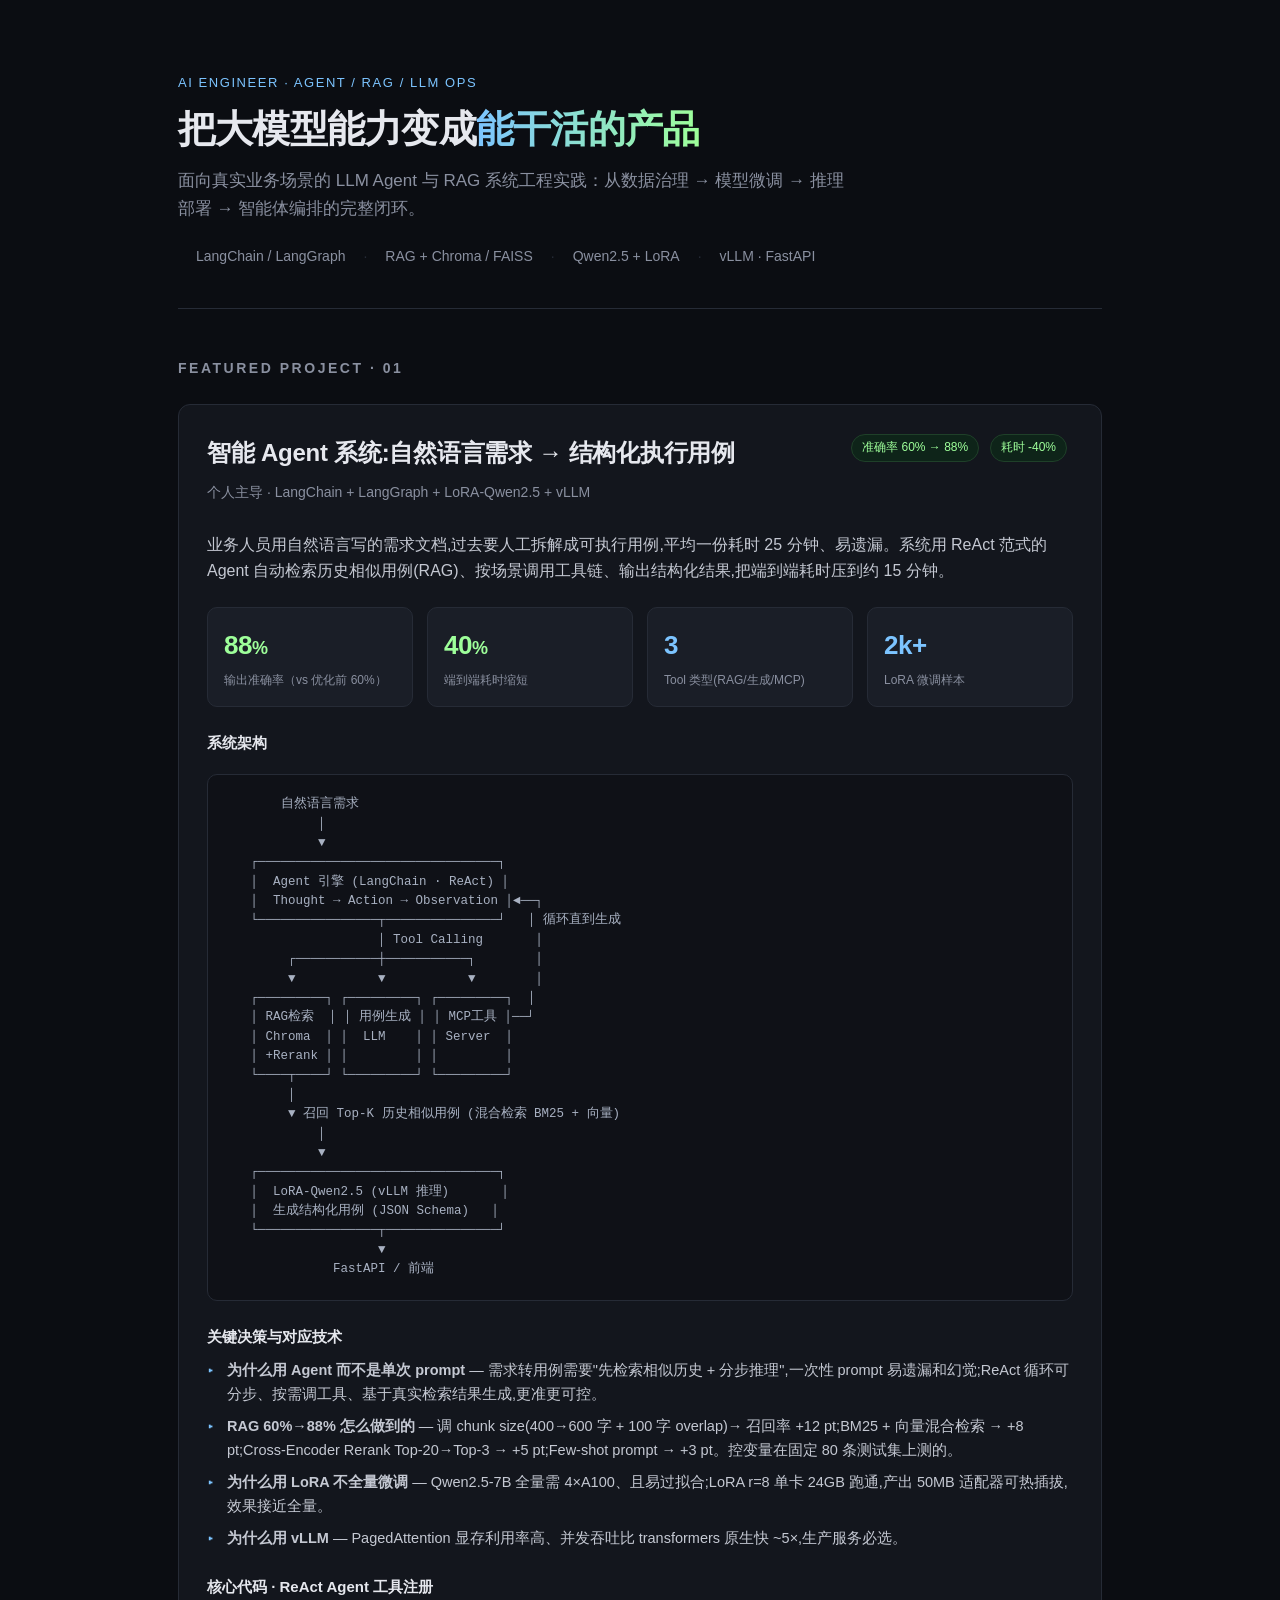
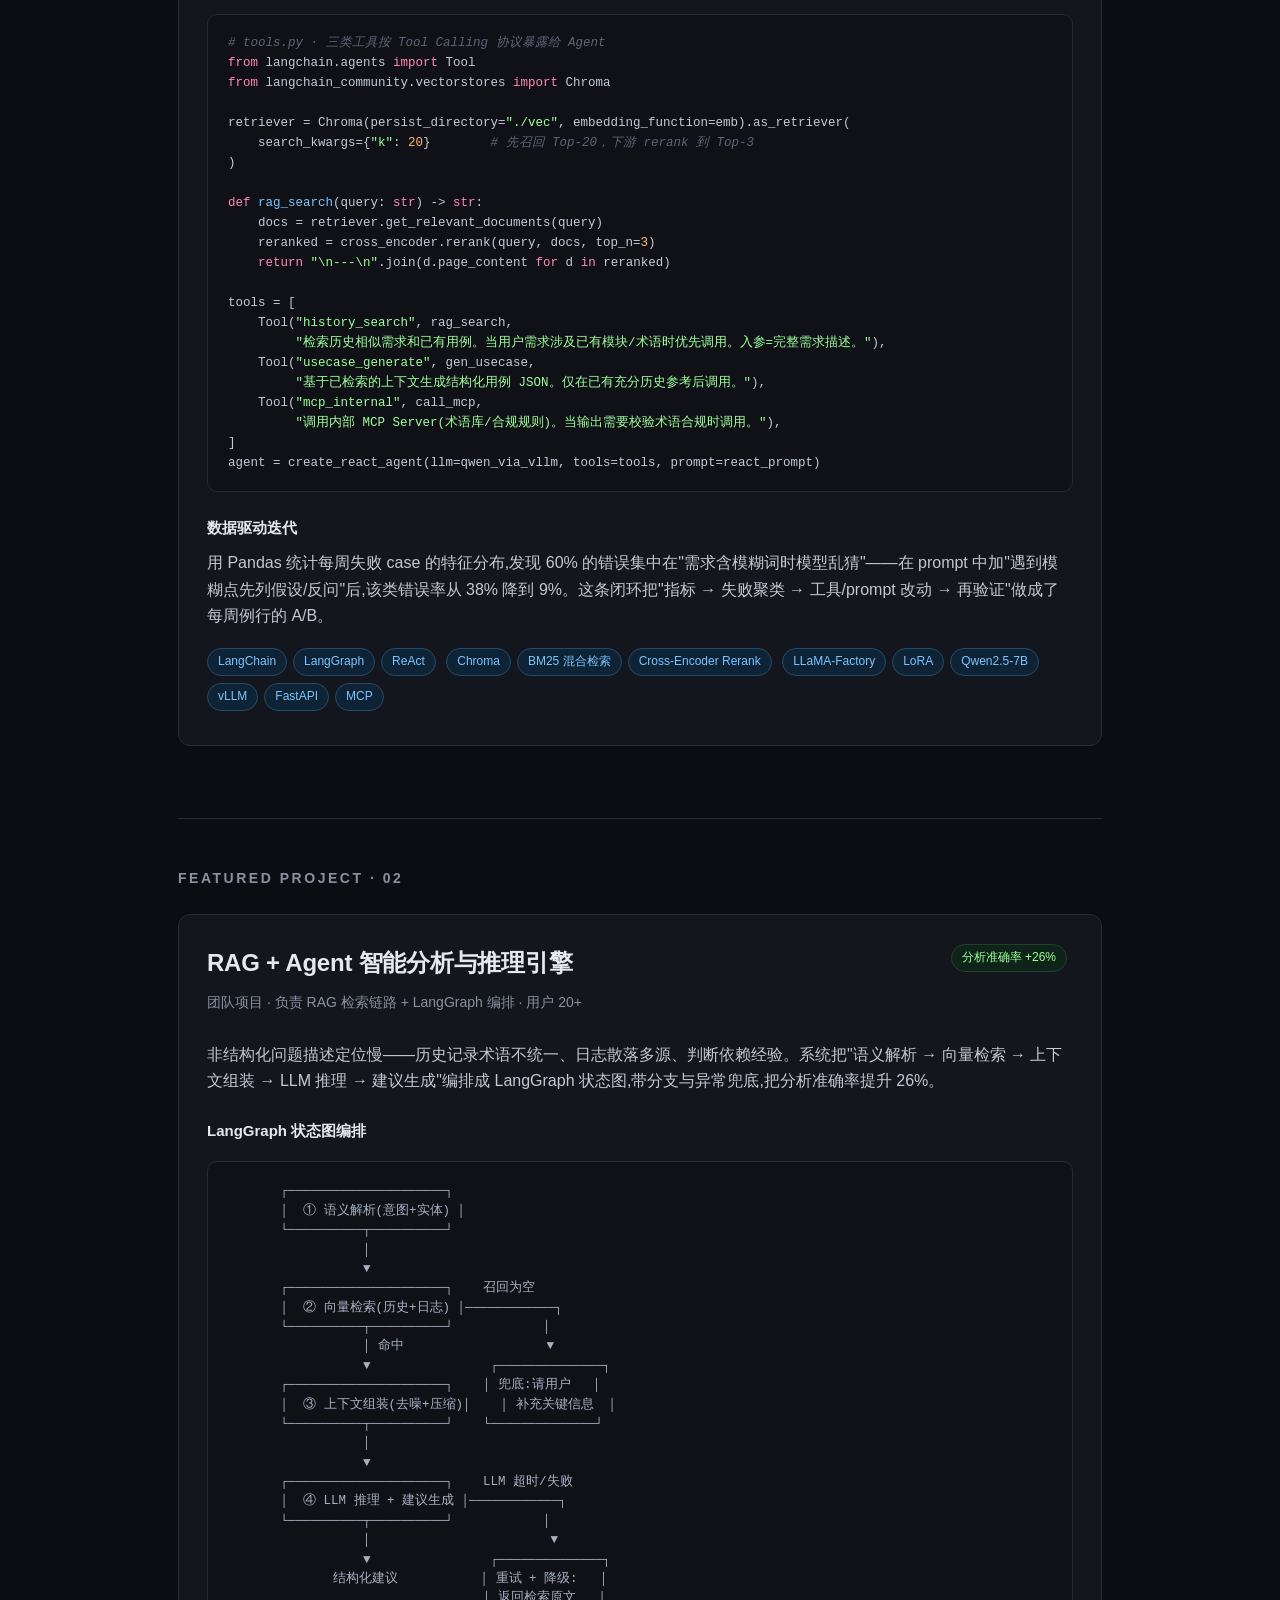
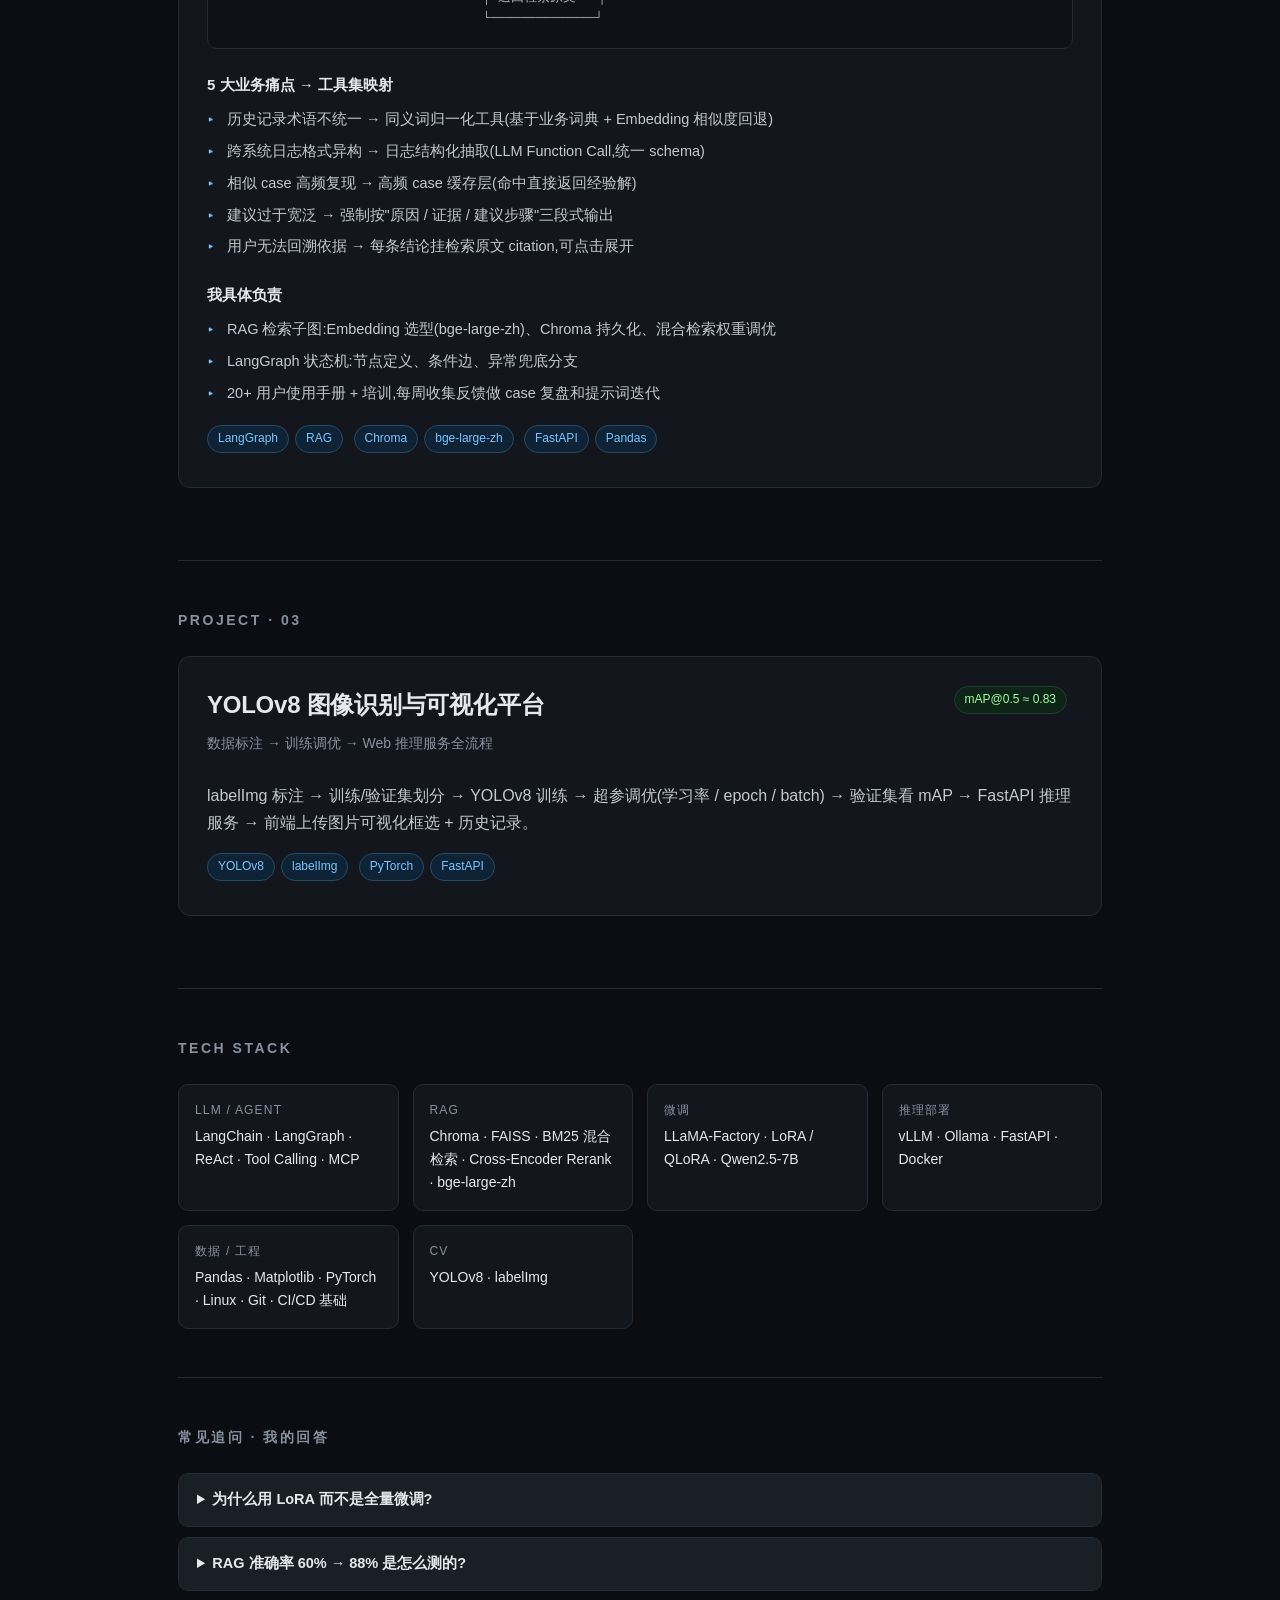
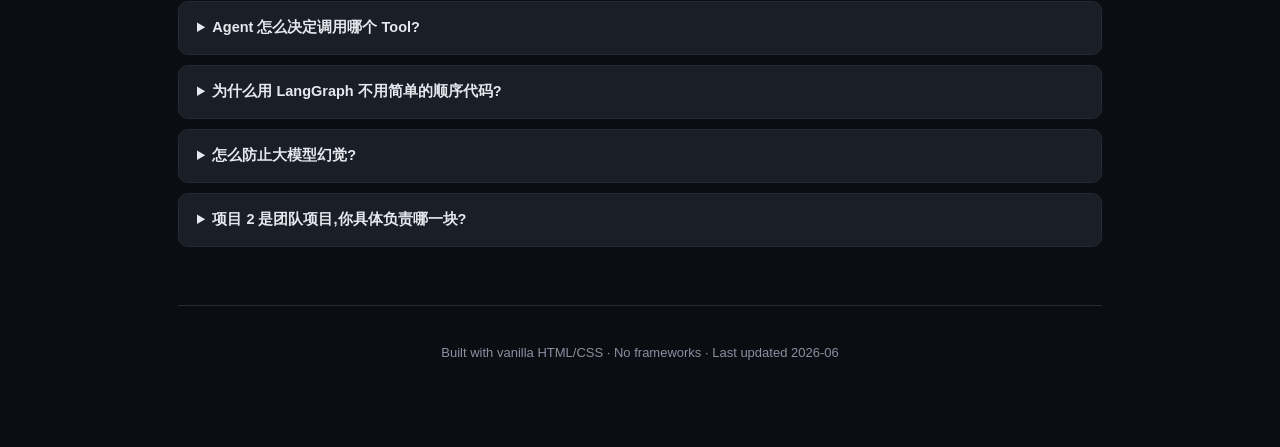
==== index.html @ f9d680c1 "Initial portfolio: Agent + RAG + LoRA showcase" ====
<!DOCTYPE html>
<html lang="zh-CN">
<head>
<meta charset="UTF-8">
<meta name="viewport" content="width=device-width, initial-scale=1.0">
<title>AI Agent 工程作品集 — LangChain · RAG · LoRA</title>
<style>
:root{
  --bg:#0b0d12; --panel:#13161d; --panel2:#1a1e27; --line:#262b36;
  --text:#e6e8ee; --mute:#8a90a0; --accent:#7cc4ff; --accent2:#9eff9a;
  --warn:#ffb86b; --code:#0f1117;
}
*{box-sizing:border-box;margin:0;padding:0}
html,body{background:var(--bg);color:var(--text);font-family:-apple-system,BlinkMacSystemFont,"SF Pro Text","PingFang SC","Helvetica Neue",sans-serif;line-height:1.65;-webkit-font-smoothing:antialiased}
a{color:var(--accent);text-decoration:none}
a:hover{text-decoration:underline}
.wrap{max-width:980px;margin:0 auto;padding:48px 28px}

/* Hero */
header{padding:24px 0 40px;border-bottom:1px solid var(--line)}
.eyebrow{color:var(--accent);font-size:13px;letter-spacing:.12em;text-transform:uppercase;margin-bottom:14px}
h1{font-size:38px;font-weight:700;letter-spacing:-.02em;line-height:1.2}
h1 .grad{background:linear-gradient(90deg,#7cc4ff,#9eff9a);-webkit-background-clip:text;background-clip:text;color:transparent}
.tag{color:var(--mute);font-size:17px;margin-top:14px;max-width:680px}
.meta{display:flex;flex-wrap:wrap;gap:18px;margin-top:22px;font-size:14px;color:var(--mute)}
.meta span::before{content:"·";margin-right:18px;color:var(--line)}
.meta span:first-child::before{content:""}

/* Sections */
section{padding:48px 0;border-bottom:1px solid var(--line)}
h2{font-size:14px;letter-spacing:.18em;text-transform:uppercase;color:var(--mute);margin-bottom:24px;font-weight:600}
h3{font-size:24px;font-weight:600;margin-bottom:8px;letter-spacing:-.01em}
h4{font-size:15px;font-weight:600;margin:24px 0 10px;color:var(--text)}
p{color:#c4c8d2;margin-bottom:12px}
.muted{color:var(--mute);font-size:14px}

/* Project card */
.card{background:var(--panel);border:1px solid var(--line);border-radius:12px;padding:28px;margin-bottom:24px}
.card .top{display:flex;justify-content:space-between;align-items:flex-start;flex-wrap:wrap;gap:12px;margin-bottom:8px}
.pill{display:inline-block;padding:3px 10px;border-radius:999px;font-size:12px;border:1px solid var(--line);color:var(--mute);margin-right:6px;margin-bottom:6px}
.pill.hot{color:var(--accent);border-color:#264a66;background:#0e2436}
.pill.win{color:var(--accent2);border-color:#1f4029;background:#0e2419}

/* Metrics */
.metrics{display:grid;grid-template-columns:repeat(auto-fit,minmax(160px,1fr));gap:14px;margin:22px 0}
.metric{background:var(--panel2);border:1px solid var(--line);border-radius:10px;padding:16px}
.metric .num{font-size:26px;font-weight:700;color:var(--accent2);letter-spacing:-.02em}
.metric .num.alt{color:var(--accent)}
.metric .lbl{font-size:12px;color:var(--mute);margin-top:4px}

/* Architecture diagram */
.diagram{background:var(--code);border:1px solid var(--line);border-radius:10px;padding:20px;margin:18px 0;overflow-x:auto}
.diagram pre{font-family:"SF Mono","Menlo",Consolas,monospace;font-size:12.5px;line-height:1.55;color:#a8b1c2;white-space:pre}

/* Code block */
pre.code{background:var(--code);border:1px solid var(--line);border-radius:10px;padding:18px 20px;overflow-x:auto;margin:14px 0;font-family:"SF Mono","Menlo",Consolas,monospace;font-size:12.5px;line-height:1.6;color:#c4cad6}
.code .kw{color:#ff8baf}
.code .str{color:#9eff9a}
.code .com{color:#5d6577;font-style:italic}
.code .fn{color:#7cc4ff}
.code .num2{color:#ffb86b}

/* Stack */
.stack{display:grid;grid-template-columns:repeat(auto-fit,minmax(220px,1fr));gap:14px}
.stack .item{background:var(--panel);border:1px solid var(--line);border-radius:10px;padding:16px}
.stack .item .k{font-size:12px;color:var(--mute);letter-spacing:.1em;text-transform:uppercase;margin-bottom:4px}
.stack .item .v{font-size:14px;color:var(--text)}

/* Bullet list with custom marker */
ul.lst{list-style:none;margin:8px 0 4px}
ul.lst li{padding-left:20px;position:relative;margin-bottom:8px;color:#c4c8d2;font-size:14.5px}
ul.lst li::before{content:"▸";position:absolute;left:0;color:var(--accent)}

/* Q&A */
details{background:var(--panel2);border:1px solid var(--line);border-radius:10px;padding:14px 18px;margin-bottom:10px}
details summary{cursor:pointer;font-weight:600;font-size:14.5px;color:var(--text);outline:none}
details[open] summary{margin-bottom:10px;color:var(--accent)}
details p{font-size:14px;color:#c4c8d2}

/* Footer */
footer{padding:36px 0;color:var(--mute);font-size:13px;text-align:center}

@media (max-width:640px){
  h1{font-size:30px}
  .wrap{padding:32px 18px}
  section{padding:36px 0}
}
</style>
</head>
<body>
<div class="wrap">

<header>
  <div class="eyebrow">AI Engineer · Agent / RAG / LLM Ops</div>
  <h1>把大模型能力变成<span class="grad">能干活的产品</span></h1>
  <p class="tag">面向真实业务场景的 LLM Agent 与 RAG 系统工程实践：从数据治理 → 模型微调 → 推理部署 → 智能体编排的完整闭环。</p>
  <div class="meta">
    <span>LangChain / LangGraph</span>
    <span>RAG + Chroma / FAISS</span>
    <span>Qwen2.5 + LoRA</span>
    <span>vLLM · FastAPI</span>
  </div>
</header>

<!-- ============== PROJECT 1 ============== -->
<section id="p1">
  <h2>Featured Project · 01</h2>
  <div class="card">
    <div class="top">
      <div>
        <h3>智能 Agent 系统:自然语言需求 → 结构化执行用例</h3>
        <p class="muted">个人主导 · LangChain + LangGraph + LoRA-Qwen2.5 + vLLM</p>
      </div>
      <div>
        <span class="pill win">准确率 60% → 88%</span>
        <span class="pill win">耗时 -40%</span>
      </div>
    </div>

    <p style="margin-top:16px">业务人员用自然语言写的需求文档,过去要人工拆解成可执行用例,平均一份耗时 25 分钟、易遗漏。系统用 ReAct 范式的 Agent 自动检索历史相似用例(RAG)、按场景调用工具链、输出结构化结果,把端到端耗时压到约 15 分钟。</p>

    <div class="metrics">
      <div class="metric"><div class="num">88<span style="font-size:18px">%</span></div><div class="lbl">输出准确率（vs 优化前 60%）</div></div>
      <div class="metric"><div class="num">40<span style="font-size:18px">%</span></div><div class="lbl">端到端耗时缩短</div></div>
      <div class="metric"><div class="num alt">3</div><div class="lbl">Tool 类型(RAG/生成/MCP)</div></div>
      <div class="metric"><div class="num alt">2k+</div><div class="lbl">LoRA 微调样本</div></div>
    </div>

    <h4>系统架构</h4>
    <div class="diagram"><pre>
       自然语言需求
            │
            ▼
   ┌────────────────────────────────┐
   │  Agent 引擎 (LangChain · ReAct) │
   │  Thought → Action → Observation │◄──┐
   └────────────────┬───────────────┘   │ 循环直到生成
                    │ Tool Calling       │
        ┌───────────┼───────────┐        │
        ▼           ▼           ▼        │
   ┌─────────┐ ┌─────────┐ ┌─────────┐  │
   │ RAG检索  │ │ 用例生成 │ │ MCP工具 │──┘
   │ Chroma  │ │  LLM    │ │ Server  │
   │ +Rerank │ │         │ │         │
   └────┬────┘ └─────────┘ └─────────┘
        │
        ▼ 召回 Top-K 历史相似用例 (混合检索 BM25 + 向量)
            │
            ▼
   ┌────────────────────────────────┐
   │  LoRA-Qwen2.5 (vLLM 推理)       │
   │  生成结构化用例 (JSON Schema)   │
   └────────────────┬───────────────┘
                    ▼
              FastAPI / 前端</pre></div>

    <h4>关键决策与对应技术</h4>
    <ul class="lst">
      <li><b>为什么用 Agent 而不是单次 prompt</b> — 需求转用例需要"先检索相似历史 + 分步推理",一次性 prompt 易遗漏和幻觉;ReAct 循环可分步、按需调工具、基于真实检索结果生成,更准更可控。</li>
      <li><b>RAG 60%→88% 怎么做到的</b> — 调 chunk size(400→600 字 + 100 字 overlap)→ 召回率 +12 pt;BM25 + 向量混合检索 → +8 pt;Cross-Encoder Rerank Top-20→Top-3 → +5 pt;Few-shot prompt → +3 pt。控变量在固定 80 条测试集上测的。</li>
      <li><b>为什么用 LoRA 不全量微调</b> — Qwen2.5-7B 全量需 4×A100、且易过拟合;LoRA r=8 单卡 24GB 跑通,产出 50MB 适配器可热插拔,效果接近全量。</li>
      <li><b>为什么用 vLLM</b> — PagedAttention 显存利用率高、并发吞吐比 transformers 原生快 ~5×,生产服务必选。</li>
    </ul>

    <h4>核心代码 · ReAct Agent 工具注册</h4>
<pre class="code"><span class="com"># tools.py · 三类工具按 Tool Calling 协议暴露给 Agent</span>
<span class="kw">from</span> langchain.agents <span class="kw">import</span> Tool
<span class="kw">from</span> langchain_community.vectorstores <span class="kw">import</span> Chroma

retriever = Chroma(persist_directory=<span class="str">"./vec"</span>, embedding_function=emb).as_retriever(
    search_kwargs={<span class="str">"k"</span>: <span class="num2">20</span>}        <span class="com"># 先召回 Top-20，下游 rerank 到 Top-3</span>
)

<span class="kw">def</span> <span class="fn">rag_search</span>(query: <span class="kw">str</span>) -> <span class="kw">str</span>:
    docs = retriever.get_relevant_documents(query)
    reranked = cross_encoder.rerank(query, docs, top_n=<span class="num2">3</span>)
    <span class="kw">return</span> <span class="str">"\n---\n"</span>.join(d.page_content <span class="kw">for</span> d <span class="kw">in</span> reranked)

tools = [
    Tool(<span class="str">"history_search"</span>, rag_search,
         <span class="str">"检索历史相似需求和已有用例。当用户需求涉及已有模块/术语时优先调用。入参=完整需求描述。"</span>),
    Tool(<span class="str">"usecase_generate"</span>, gen_usecase,
         <span class="str">"基于已检索的上下文生成结构化用例 JSON。仅在已有充分历史参考后调用。"</span>),
    Tool(<span class="str">"mcp_internal"</span>, call_mcp,
         <span class="str">"调用内部 MCP Server(术语库/合规规则)。当输出需要校验术语合规时调用。"</span>),
]
agent = create_react_agent(llm=qwen_via_vllm, tools=tools, prompt=react_prompt)</pre>

    <h4>数据驱动迭代</h4>
    <p>用 Pandas 统计每周失败 case 的特征分布,发现 60% 的错误集中在"需求含模糊词时模型乱猜"——在 prompt 中加"遇到模糊点先列假设/反问"后,该类错误率从 38% 降到 9%。这条闭环把"指标 → 失败聚类 → 工具/prompt 改动 → 再验证"做成了每周例行的 A/B。</p>

    <div style="margin-top:18px">
      <span class="pill hot">LangChain</span><span class="pill hot">LangGraph</span><span class="pill hot">ReAct</span>
      <span class="pill hot">Chroma</span><span class="pill hot">BM25 混合检索</span><span class="pill hot">Cross-Encoder Rerank</span>
      <span class="pill hot">LLaMA-Factory</span><span class="pill hot">LoRA</span><span class="pill hot">Qwen2.5-7B</span>
      <span class="pill hot">vLLM</span><span class="pill hot">FastAPI</span><span class="pill hot">MCP</span>
    </div>
  </div>
</section>

<!-- ============== PROJECT 2 ============== -->
<section id="p2">
  <h2>Featured Project · 02</h2>
  <div class="card">
    <div class="top">
      <div>
        <h3>RAG + Agent 智能分析与推理引擎</h3>
        <p class="muted">团队项目 · 负责 RAG 检索链路 + LangGraph 编排 · 用户 20+</p>
      </div>
      <div><span class="pill win">分析准确率 +26%</span></div>
    </div>

    <p style="margin-top:16px">非结构化问题描述定位慢——历史记录术语不统一、日志散落多源、判断依赖经验。系统把"语义解析 → 向量检索 → 上下文组装 → LLM 推理 → 建议生成"编排成 LangGraph 状态图,带分支与异常兜底,把分析准确率提升 26%。</p>

    <h4>LangGraph 状态图编排</h4>
    <div class="diagram"><pre>
       ┌─────────────────────┐
       │  ① 语义解析(意图+实体) │
       └──────────┬──────────┘
                  │
                  ▼
       ┌─────────────────────┐    召回为空
       │  ② 向量检索(历史+日志) │────────────┐
       └──────────┬──────────┘            │
                  │ 命中                   ▼
                  ▼                ┌──────────────┐
       ┌─────────────────────┐    │ 兜底:请用户   │
       │  ③ 上下文组装(去噪+压缩)│    │ 补充关键信息  │
       └──────────┬──────────┘    └──────────────┘
                  │
                  ▼
       ┌─────────────────────┐    LLM 超时/失败
       │  ④ LLM 推理 + 建议生成 │────────────┐
       └──────────┬──────────┘            │
                  │                        ▼
                  ▼                ┌──────────────┐
              结构化建议           │ 重试 + 降级:   │
                                  │ 返回检索原文   │
                                  └──────────────┘</pre></div>

    <h4>5 大业务痛点 → 工具集映射</h4>
    <ul class="lst">
      <li>历史记录术语不统一 → 同义词归一化工具(基于业务词典 + Embedding 相似度回退)</li>
      <li>跨系统日志格式异构 → 日志结构化抽取(LLM Function Call,统一 schema)</li>
      <li>相似 case 高频复现 → 高频 case 缓存层(命中直接返回经验解)</li>
      <li>建议过于宽泛 → 强制按"原因 / 证据 / 建议步骤"三段式输出</li>
      <li>用户无法回溯依据 → 每条结论挂检索原文 citation,可点击展开</li>
    </ul>

    <h4>我具体负责</h4>
    <ul class="lst">
      <li>RAG 检索子图:Embedding 选型(bge-large-zh)、Chroma 持久化、混合检索权重调优</li>
      <li>LangGraph 状态机:节点定义、条件边、异常兜底分支</li>
      <li>20+ 用户使用手册 + 培训,每周收集反馈做 case 复盘和提示词迭代</li>
    </ul>

    <div style="margin-top:18px">
      <span class="pill hot">LangGraph</span><span class="pill hot">RAG</span>
      <span class="pill hot">Chroma</span><span class="pill hot">bge-large-zh</span>
      <span class="pill hot">FastAPI</span><span class="pill hot">Pandas</span>
    </div>
  </div>
</section>

<!-- ============== PROJECT 3 ============== -->
<section id="p3">
  <h2>Project · 03</h2>
  <div class="card">
    <div class="top">
      <div>
        <h3>YOLOv8 图像识别与可视化平台</h3>
        <p class="muted">数据标注 → 训练调优 → Web 推理服务全流程</p>
      </div>
      <div><span class="pill win">mAP@0.5 ≈ 0.83</span></div>
    </div>
    <p style="margin-top:16px">labelImg 标注 → 训练/验证集划分 → YOLOv8 训练 → 超参调优(学习率 / epoch / batch) → 验证集看 mAP → FastAPI 推理服务 → 前端上传图片可视化框选 + 历史记录。</p>
    <div style="margin-top:16px">
      <span class="pill hot">YOLOv8</span><span class="pill hot">labelImg</span>
      <span class="pill hot">PyTorch</span><span class="pill hot">FastAPI</span>
    </div>
  </div>
</section>

<!-- ============== STACK ============== -->
<section>
  <h2>Tech Stack</h2>
  <div class="stack">
    <div class="item"><div class="k">LLM / Agent</div><div class="v">LangChain · LangGraph · ReAct · Tool Calling · MCP</div></div>
    <div class="item"><div class="k">RAG</div><div class="v">Chroma · FAISS · BM25 混合检索 · Cross-Encoder Rerank · bge-large-zh</div></div>
    <div class="item"><div class="k">微调</div><div class="v">LLaMA-Factory · LoRA / QLoRA · Qwen2.5-7B</div></div>
    <div class="item"><div class="k">推理部署</div><div class="v">vLLM · Ollama · FastAPI · Docker</div></div>
    <div class="item"><div class="k">数据 / 工程</div><div class="v">Pandas · Matplotlib · PyTorch · Linux · Git · CI/CD 基础</div></div>
    <div class="item"><div class="k">CV</div><div class="v">YOLOv8 · labelImg</div></div>
  </div>
</section>

<!-- ============== Q&A 自检 ============== -->
<section>
  <h2>常见追问 · 我的回答</h2>

  <details>
    <summary>为什么用 LoRA 而不是全量微调?</summary>
    <p>全量微调 Qwen2.5-7B 需要 4×A100,显存和成本极高、还容易过拟合和灾难性遗忘。LoRA 只训练外挂的两个低秩矩阵(我用 r=8、α=16),24GB 单卡就能跑,产出适配器约 50MB、可热插拔。在我们这种领域单一、样本量两千多条的场景下,LoRA 效果接近全量,性价比明显更高。</p>
  </details>

  <details>
    <summary>RAG 准确率 60% → 88% 是怎么测的?</summary>
    <p>固定一个 80 条的测试集(真实需求-标准用例配对),优化前跑一遍记录"完全匹配 / 部分匹配 / 错误"三档,优化后同一测试集再跑。88% 指"完全匹配 + 可接受的部分匹配"之和。控制变量保证可比——只动检索/Prompt,不动测试集。</p>
  </details>

  <details>
    <summary>Agent 怎么决定调用哪个 Tool?</summary>
    <p>LangChain 把每个工具的 name + description 拼到 ReAct prompt 里,模型在 Thought 阶段根据当前任务自己选。所以"工具描述写得好不好"直接影响选对率——这也是我后期重点优化的地方:每个工具描述里写明"适用场景"和"不适用场景",并给一两个 few-shot 触发例。</p>
  </details>

  <details>
    <summary>为什么用 LangGraph 不用简单的顺序代码?</summary>
    <p>项目 2 的流程有分支和异常路径(检索为空走兜底、LLM 超时走降级),用 if-else 会很快变成"if 嵌套地狱"。LangGraph 的状态图把节点和条件边显式声明,可观测性强,加新分支只改图、不动主流程。代码可维护性高一个量级。</p>
  </details>

  <details>
    <summary>怎么防止大模型幻觉?</summary>
    <p>四层:① RAG 提供真实依据,prompt 里强制"仅基于检索内容回答";② 低 temperature(0.2);③ 结构化输出 + JSON Schema 校验,不合规自动重试;④ 对关键结论挂 citation 原文,人可回溯。</p>
  </details>

  <details>
    <summary>项目 2 是团队项目,你具体负责哪一块?</summary>
    <p>我负责 RAG 检索链路(Embedding 选型、Chroma 持久化、混合检索调权)和 LangGraph 状态机的节点/兜底分支设计;另外做了 20+ 用户的使用手册和培训,每周收集反馈做 case 复盘。LLM 微调和前端是另一位同学主导,我了解他们的工作但不会硬讲细节。</p>
  </details>
</section>

<footer>
  Built with vanilla HTML/CSS · No frameworks · Last updated 2026-06
</footer>

</div>
</body>
</html>
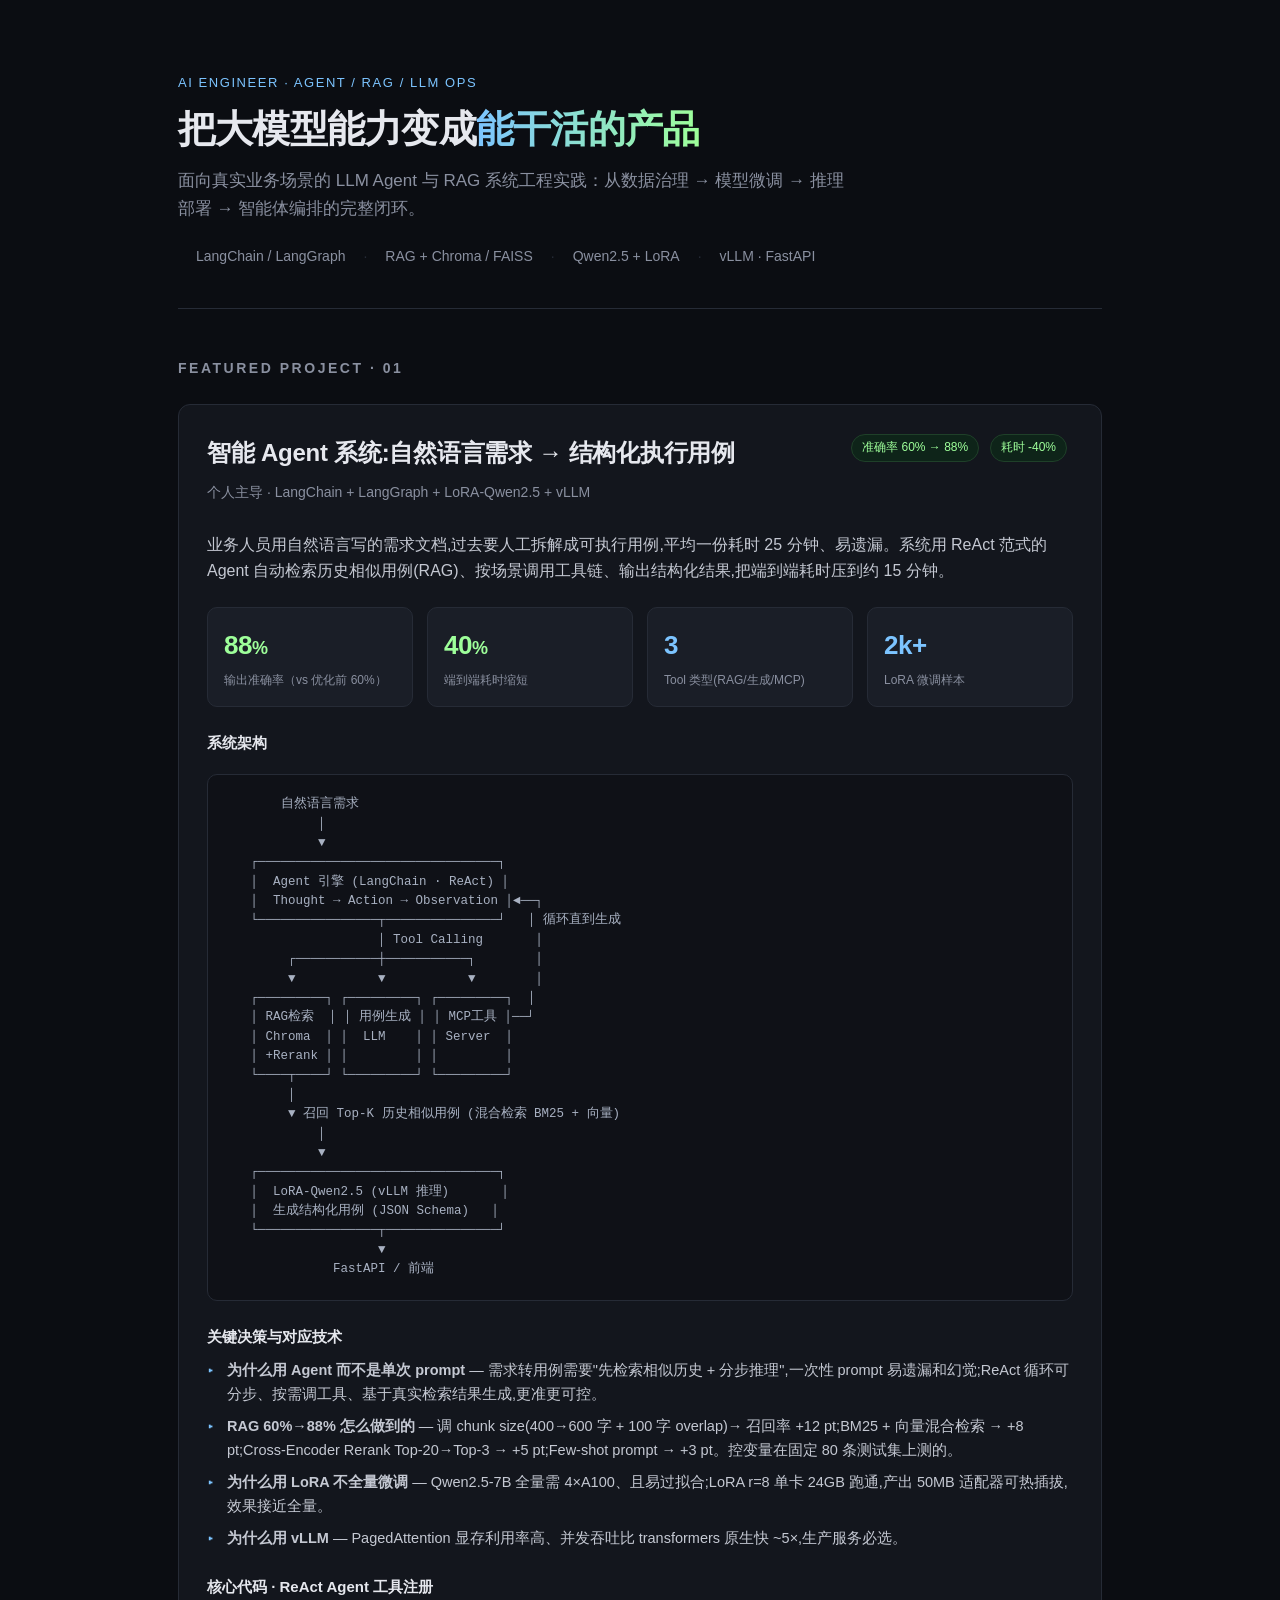
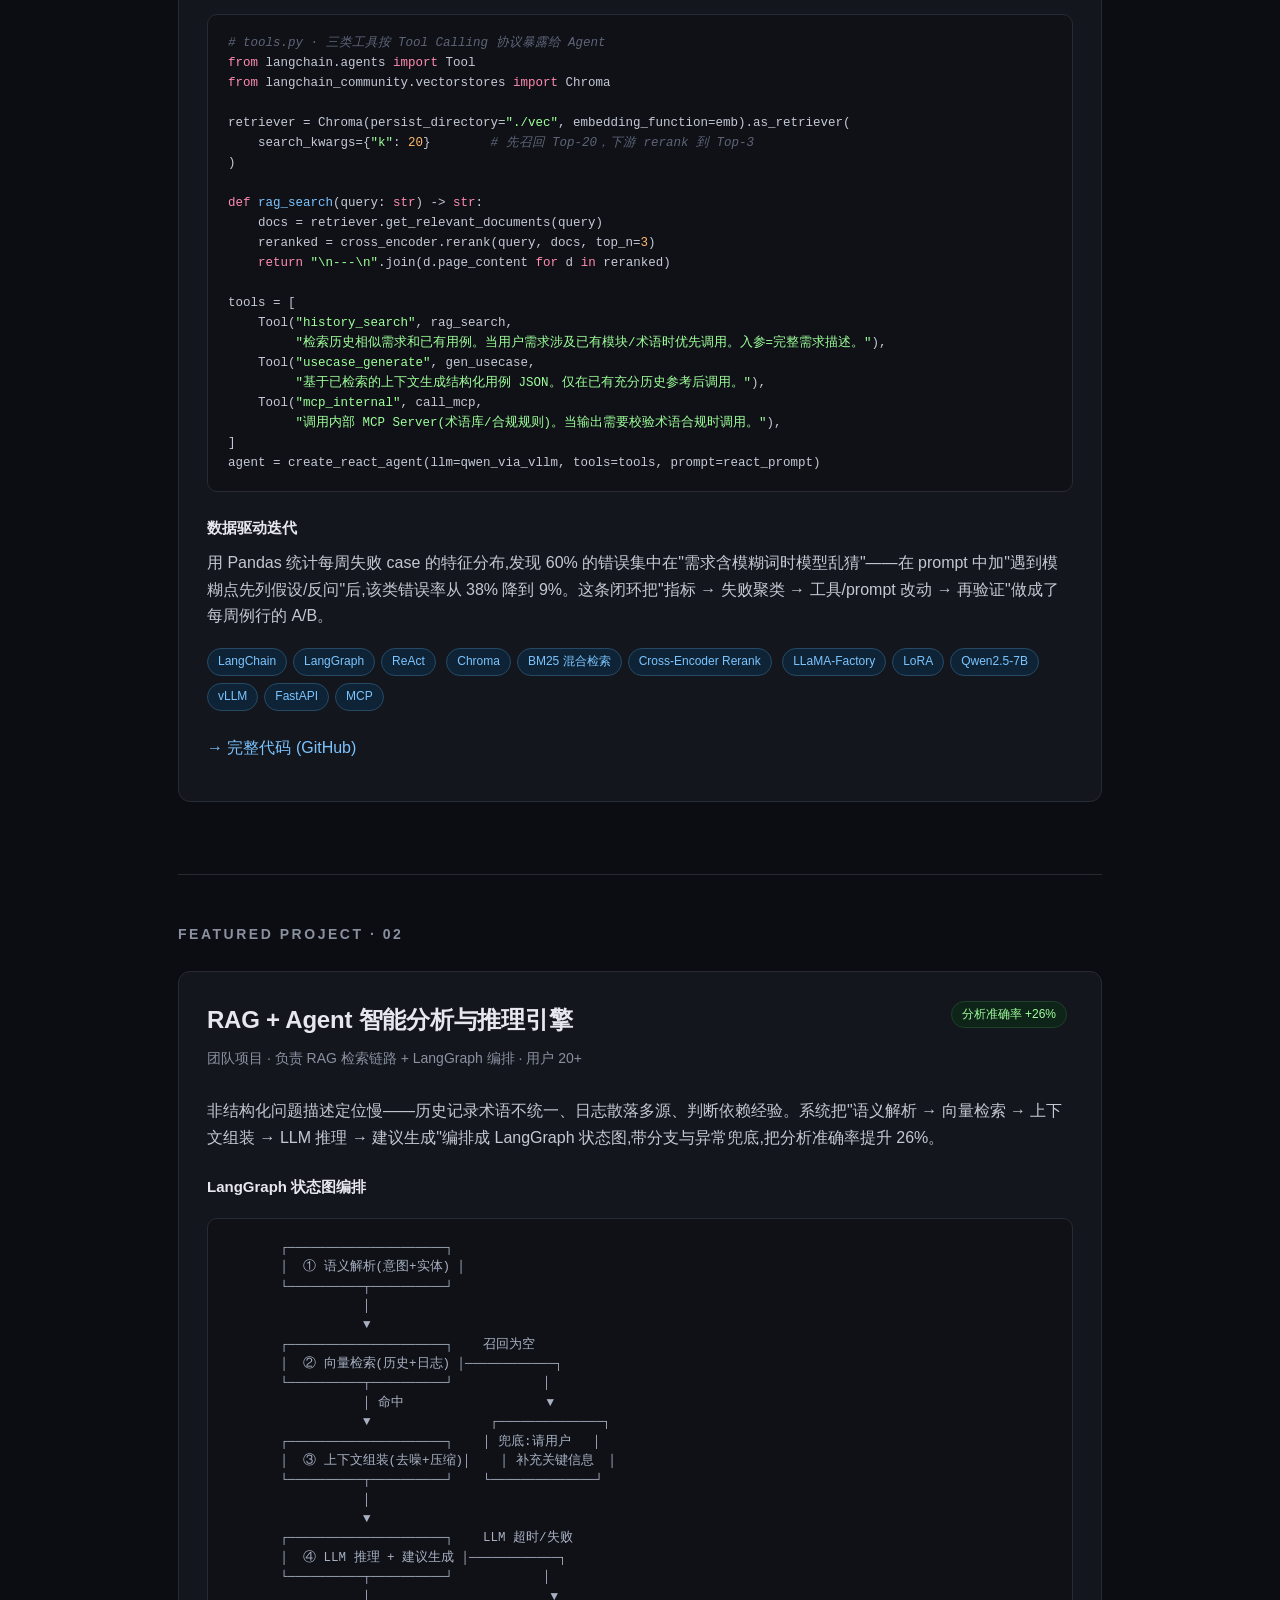
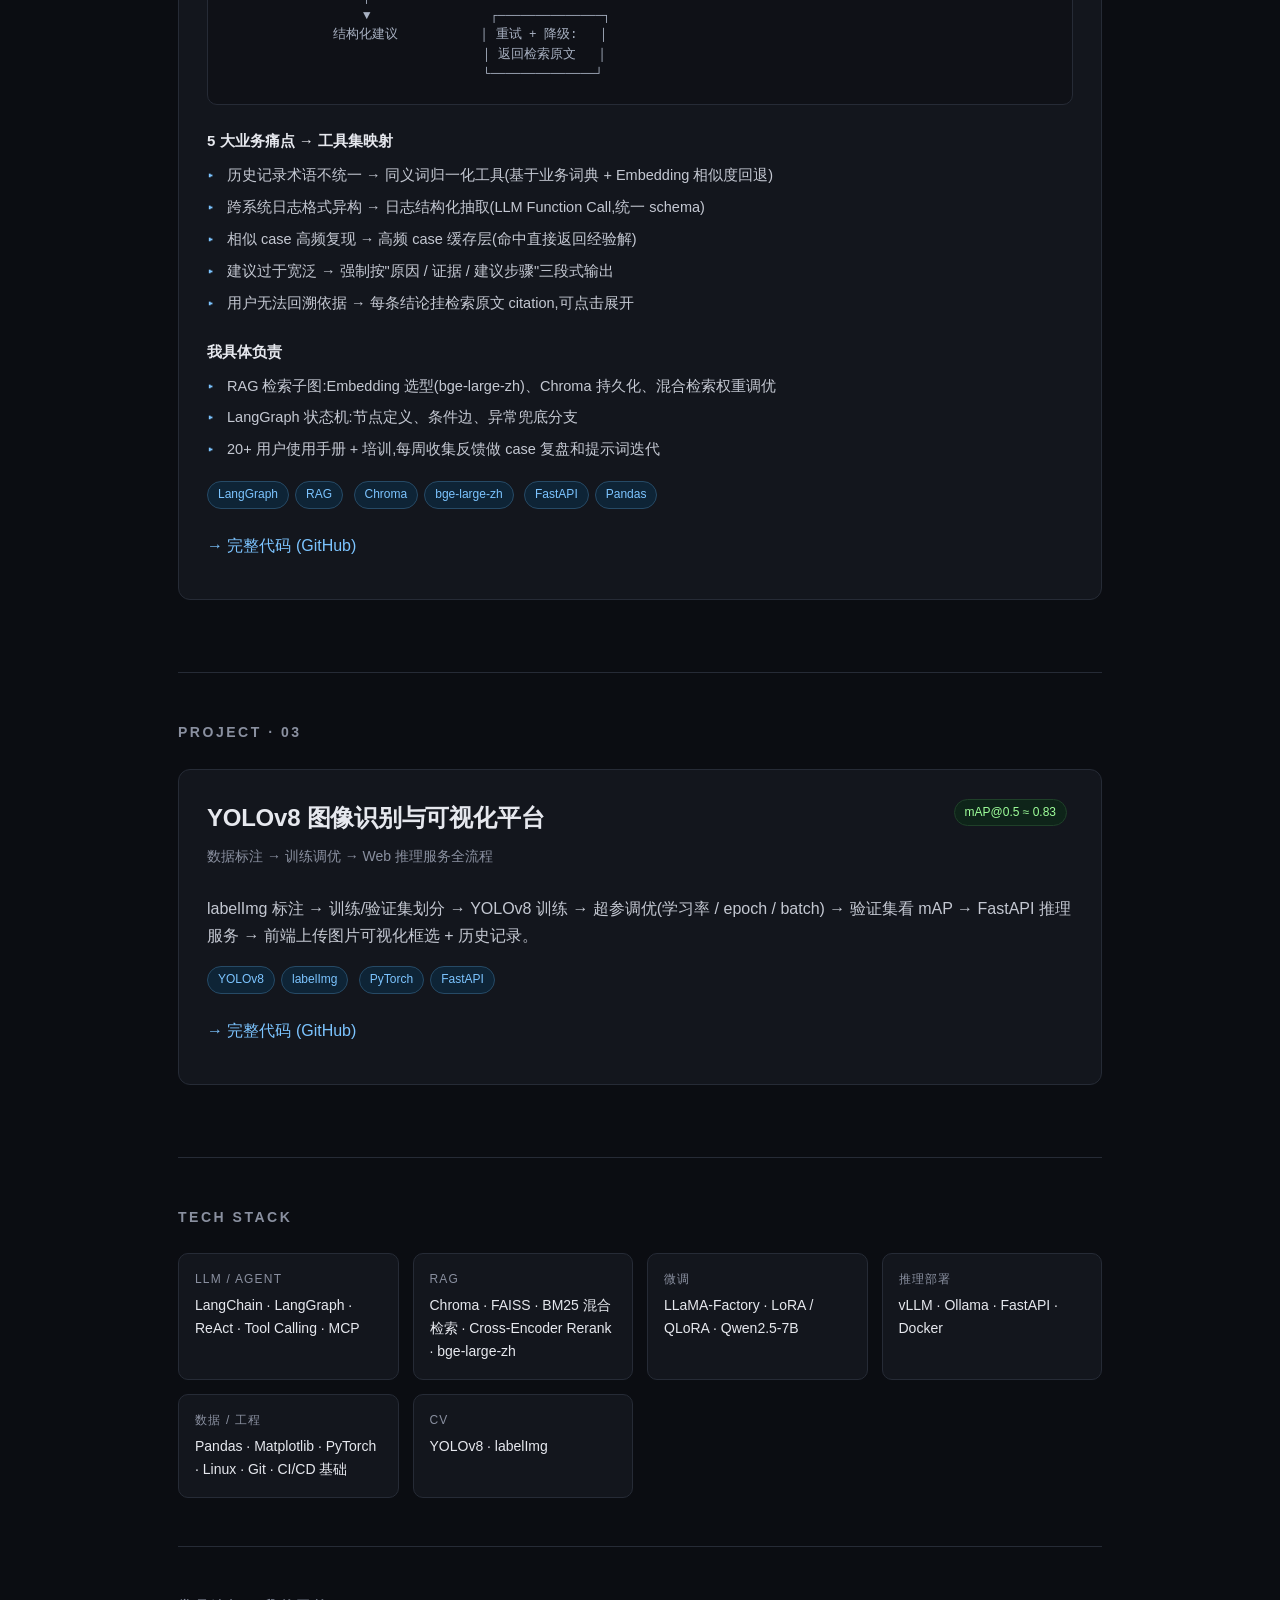
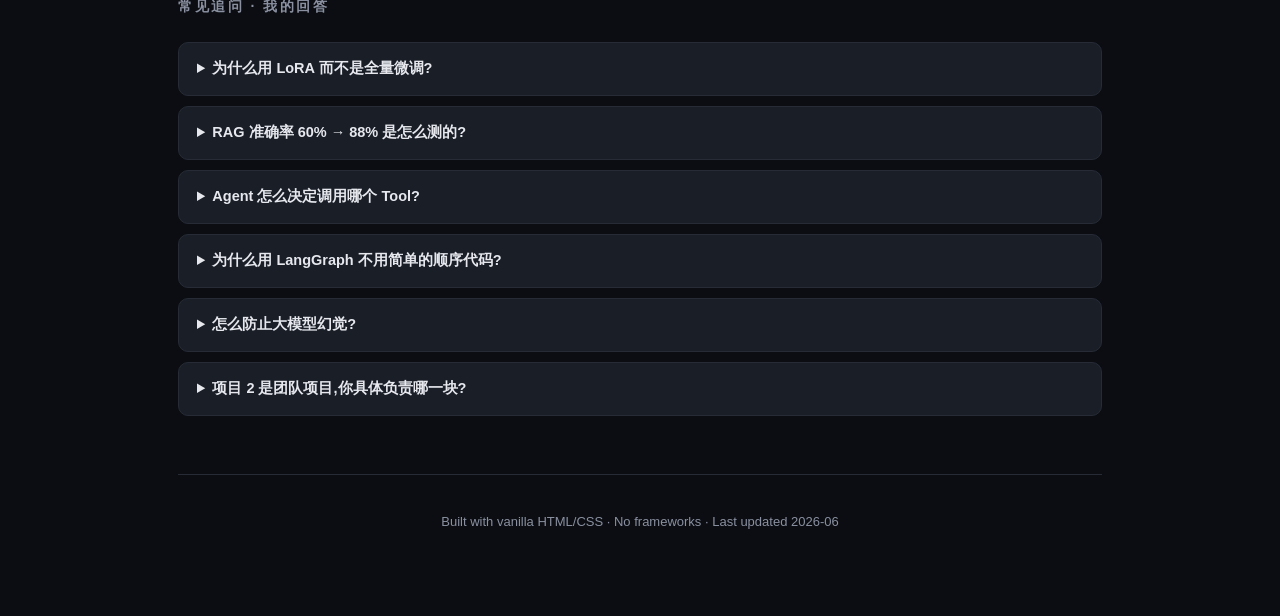
==== commit 68c750b0: "Add full project code for 3 projects + link from landing page - 01-agent-rag-usecase: LangChain ReAc" ====
--- a/index.html
+++ b/index.html
@@ -195,6 +195,7 @@
       <span class="pill hot">LLaMA-Factory</span><span class="pill hot">LoRA</span><span class="pill hot">Qwen2.5-7B</span>
       <span class="pill hot">vLLM</span><span class="pill hot">FastAPI</span><span class="pill hot">MCP</span>
     </div>
+    <p style="margin-top:18px"><a href="https://github.com/R-kvein/-portfolio/tree/main/projects/01-agent-rag-usecase" target="_blank">→ 完整代码 (GitHub)</a></p>
   </div>
 </section>
 
@@ -259,6 +260,7 @@
       <span class="pill hot">Chroma</span><span class="pill hot">bge-large-zh</span>
       <span class="pill hot">FastAPI</span><span class="pill hot">Pandas</span>
     </div>
+    <p style="margin-top:18px"><a href="https://github.com/R-kvein/-portfolio/tree/main/projects/02-rag-agent-analysis" target="_blank">→ 完整代码 (GitHub)</a></p>
   </div>
 </section>
 
@@ -278,6 +280,7 @@
       <span class="pill hot">YOLOv8</span><span class="pill hot">labelImg</span>
       <span class="pill hot">PyTorch</span><span class="pill hot">FastAPI</span>
     </div>
+    <p style="margin-top:18px"><a href="https://github.com/R-kvein/-portfolio/tree/main/projects/03-yolov8-vision" target="_blank">→ 完整代码 (GitHub)</a></p>
   </div>
 </section>
 
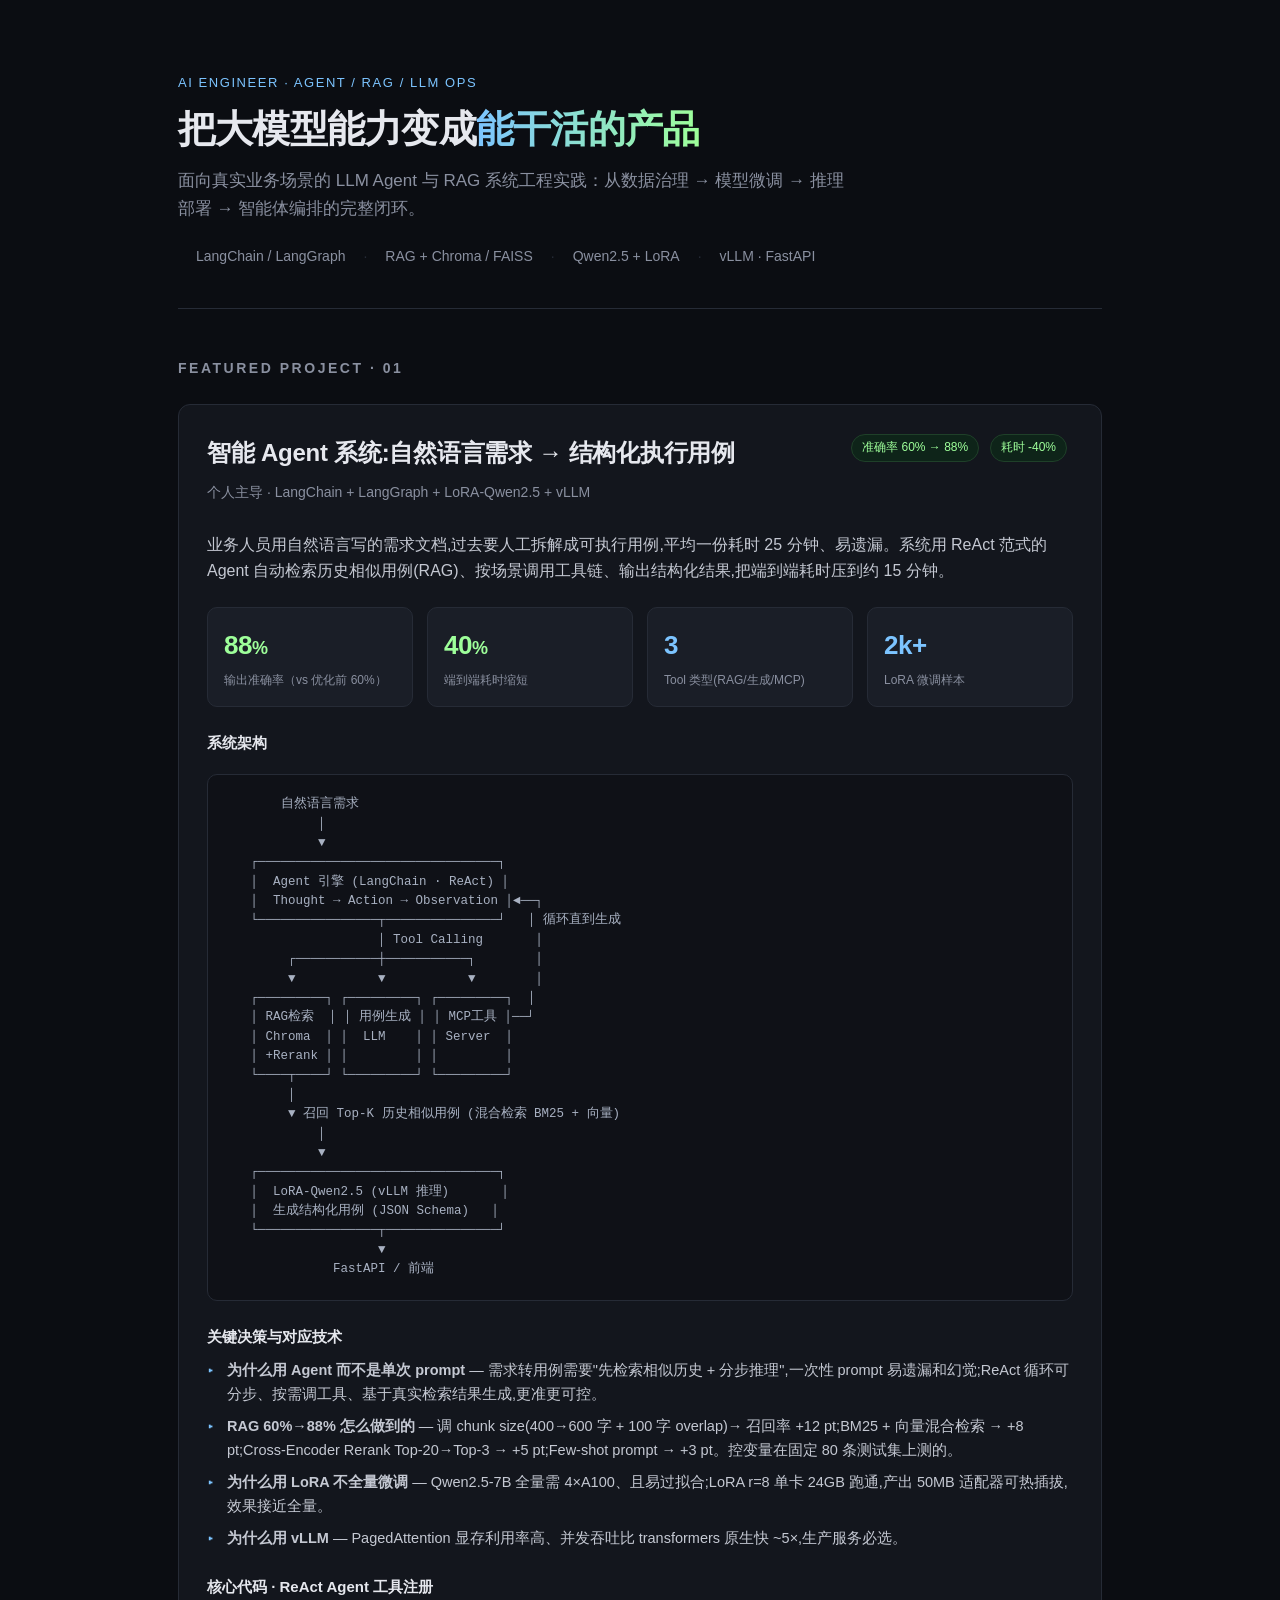
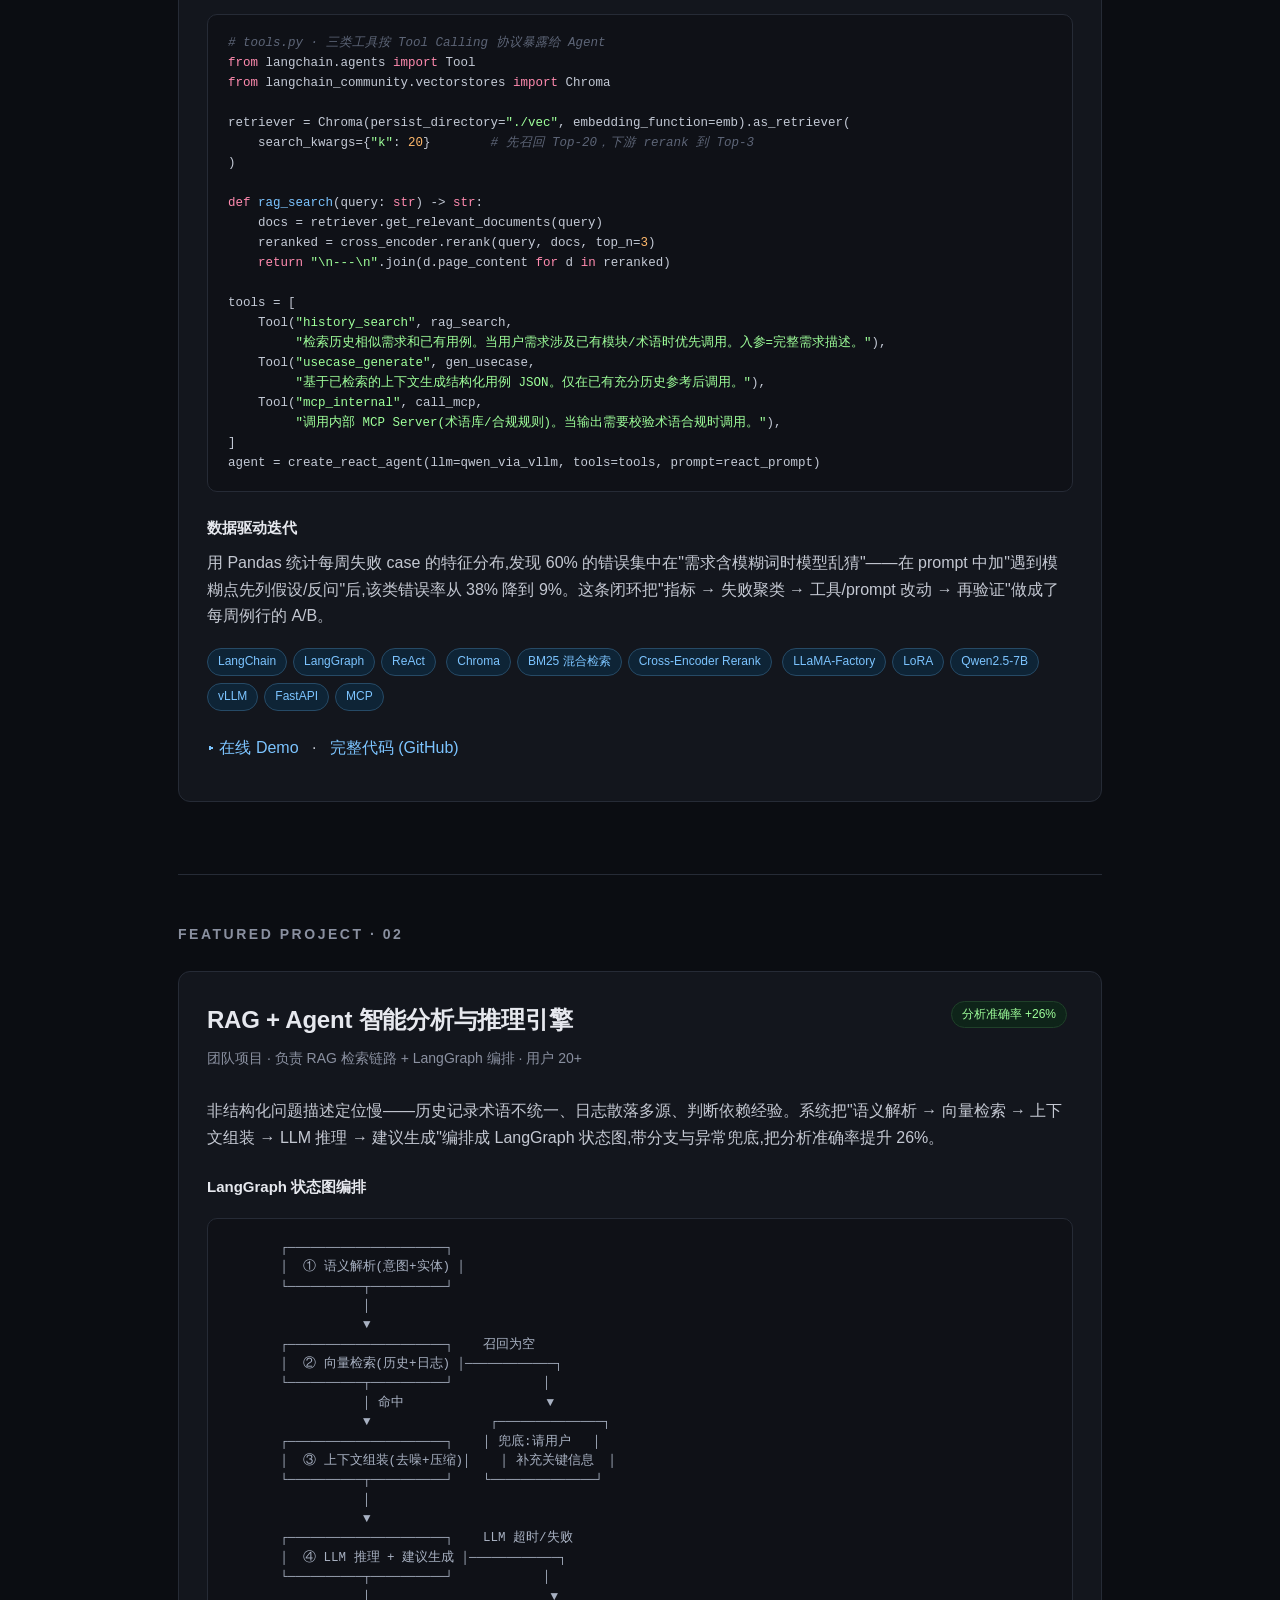
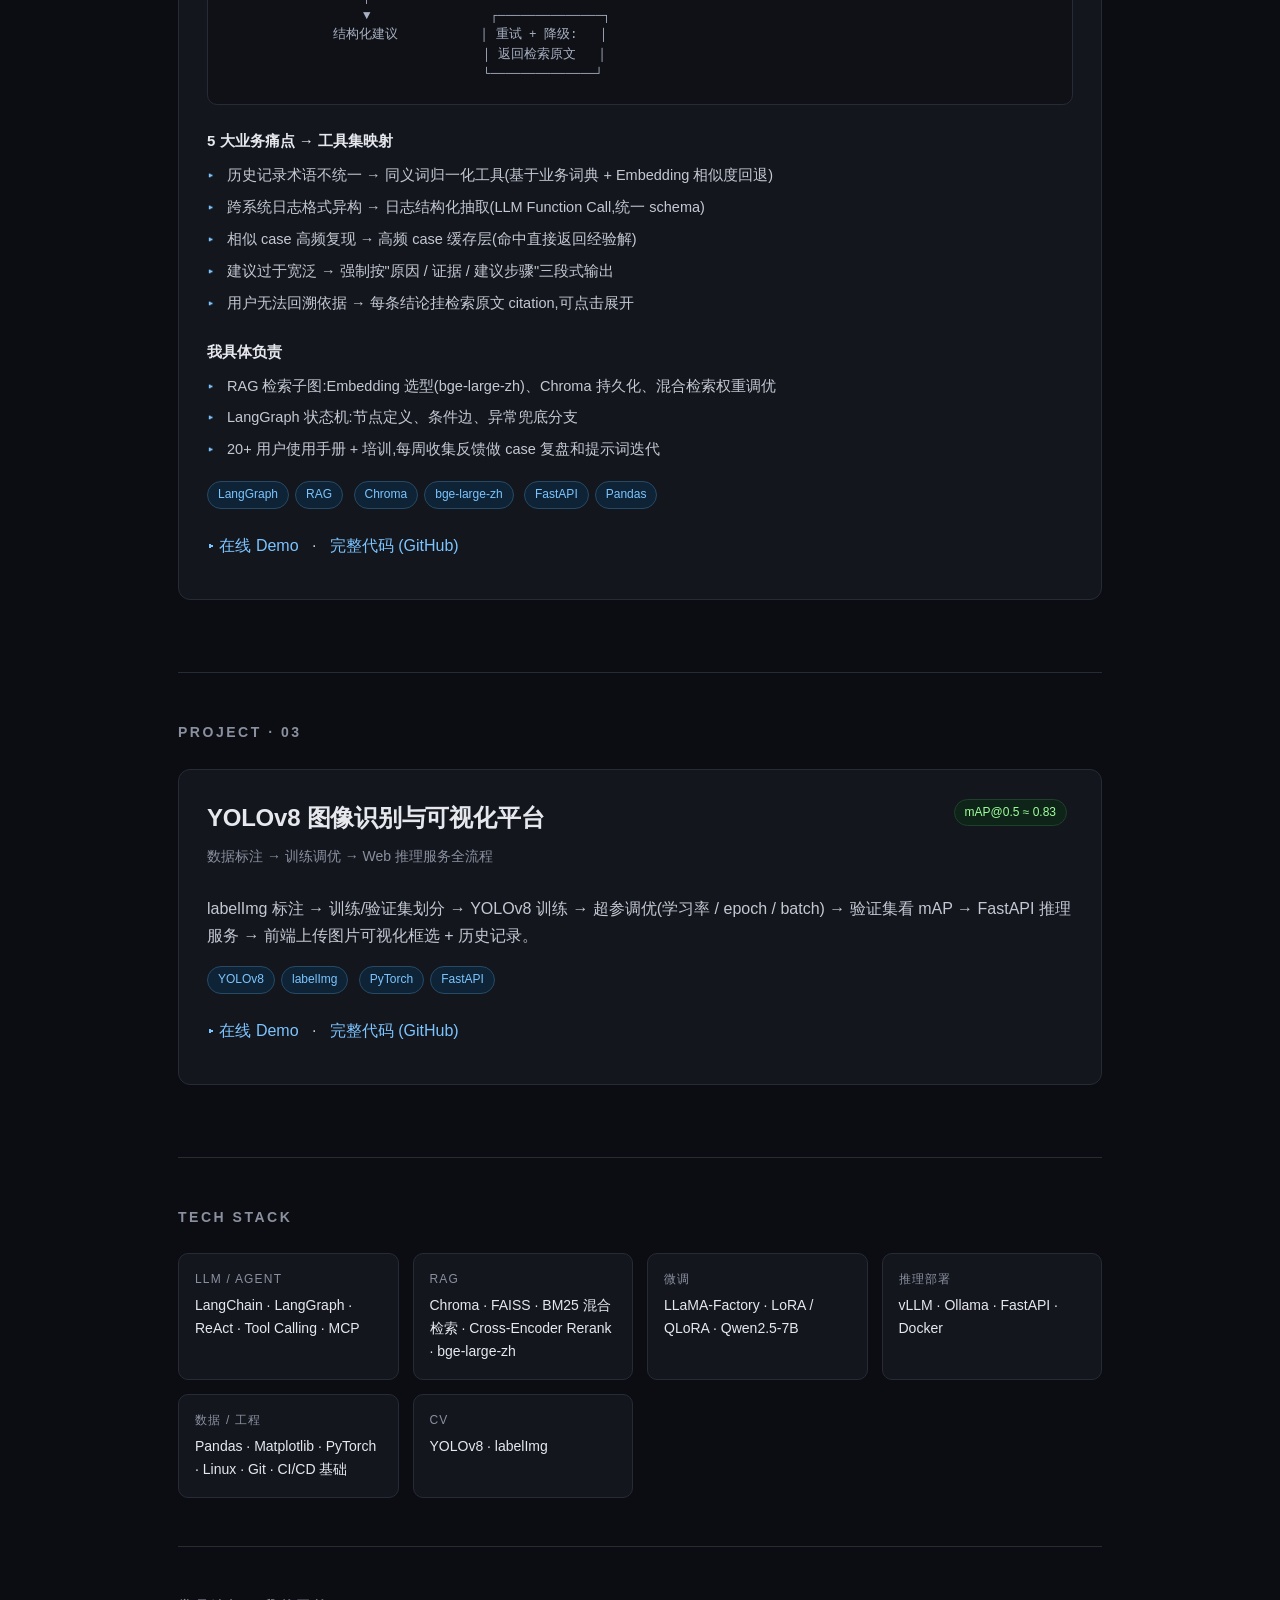
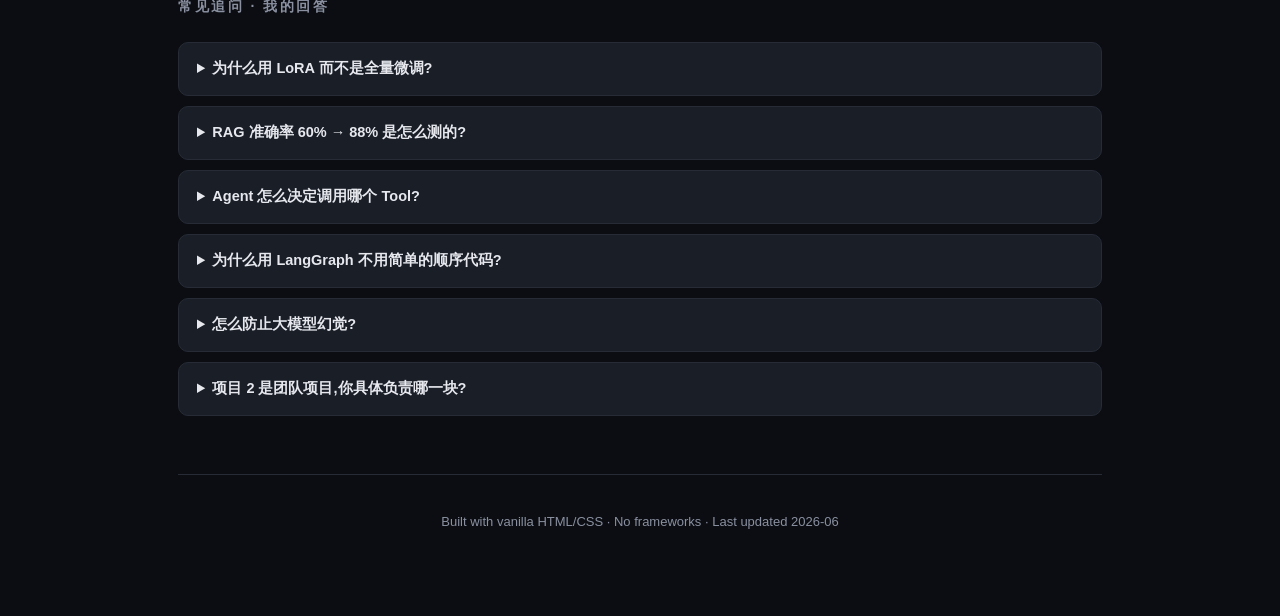
==== commit c223b62b: "Add static demo frontends for all 3 projects - shared.css: dark-theme design system reused by all de" ====
--- a/index.html
+++ b/index.html
@@ -195,7 +195,11 @@
       <span class="pill hot">LLaMA-Factory</span><span class="pill hot">LoRA</span><span class="pill hot">Qwen2.5-7B</span>
       <span class="pill hot">vLLM</span><span class="pill hot">FastAPI</span><span class="pill hot">MCP</span>
     </div>
-    <p style="margin-top:18px"><a href="https://github.com/R-kvein/-portfolio/tree/main/projects/01-agent-rag-usecase" target="_blank">→ 完整代码 (GitHub)</a></p>
+    <p style="margin-top:18px">
+      <a href="./projects/01-agent-rag-usecase/web/" target="_blank">▸ 在线 Demo</a>
+      &nbsp;&nbsp;·&nbsp;&nbsp;
+      <a href="https://github.com/R-kvein/-portfolio/tree/main/projects/01-agent-rag-usecase" target="_blank">完整代码 (GitHub)</a>
+    </p>
   </div>
 </section>
 
@@ -260,7 +264,11 @@
       <span class="pill hot">Chroma</span><span class="pill hot">bge-large-zh</span>
       <span class="pill hot">FastAPI</span><span class="pill hot">Pandas</span>
     </div>
-    <p style="margin-top:18px"><a href="https://github.com/R-kvein/-portfolio/tree/main/projects/02-rag-agent-analysis" target="_blank">→ 完整代码 (GitHub)</a></p>
+    <p style="margin-top:18px">
+      <a href="./projects/02-rag-agent-analysis/web/" target="_blank">▸ 在线 Demo</a>
+      &nbsp;&nbsp;·&nbsp;&nbsp;
+      <a href="https://github.com/R-kvein/-portfolio/tree/main/projects/02-rag-agent-analysis" target="_blank">完整代码 (GitHub)</a>
+    </p>
   </div>
 </section>
 
@@ -280,7 +288,11 @@
       <span class="pill hot">YOLOv8</span><span class="pill hot">labelImg</span>
       <span class="pill hot">PyTorch</span><span class="pill hot">FastAPI</span>
     </div>
-    <p style="margin-top:18px"><a href="https://github.com/R-kvein/-portfolio/tree/main/projects/03-yolov8-vision" target="_blank">→ 完整代码 (GitHub)</a></p>
+    <p style="margin-top:18px">
+      <a href="./projects/03-yolov8-vision/web/" target="_blank">▸ 在线 Demo</a>
+      &nbsp;&nbsp;·&nbsp;&nbsp;
+      <a href="https://github.com/R-kvein/-portfolio/tree/main/projects/03-yolov8-vision" target="_blank">完整代码 (GitHub)</a>
+    </p>
   </div>
 </section>
 
